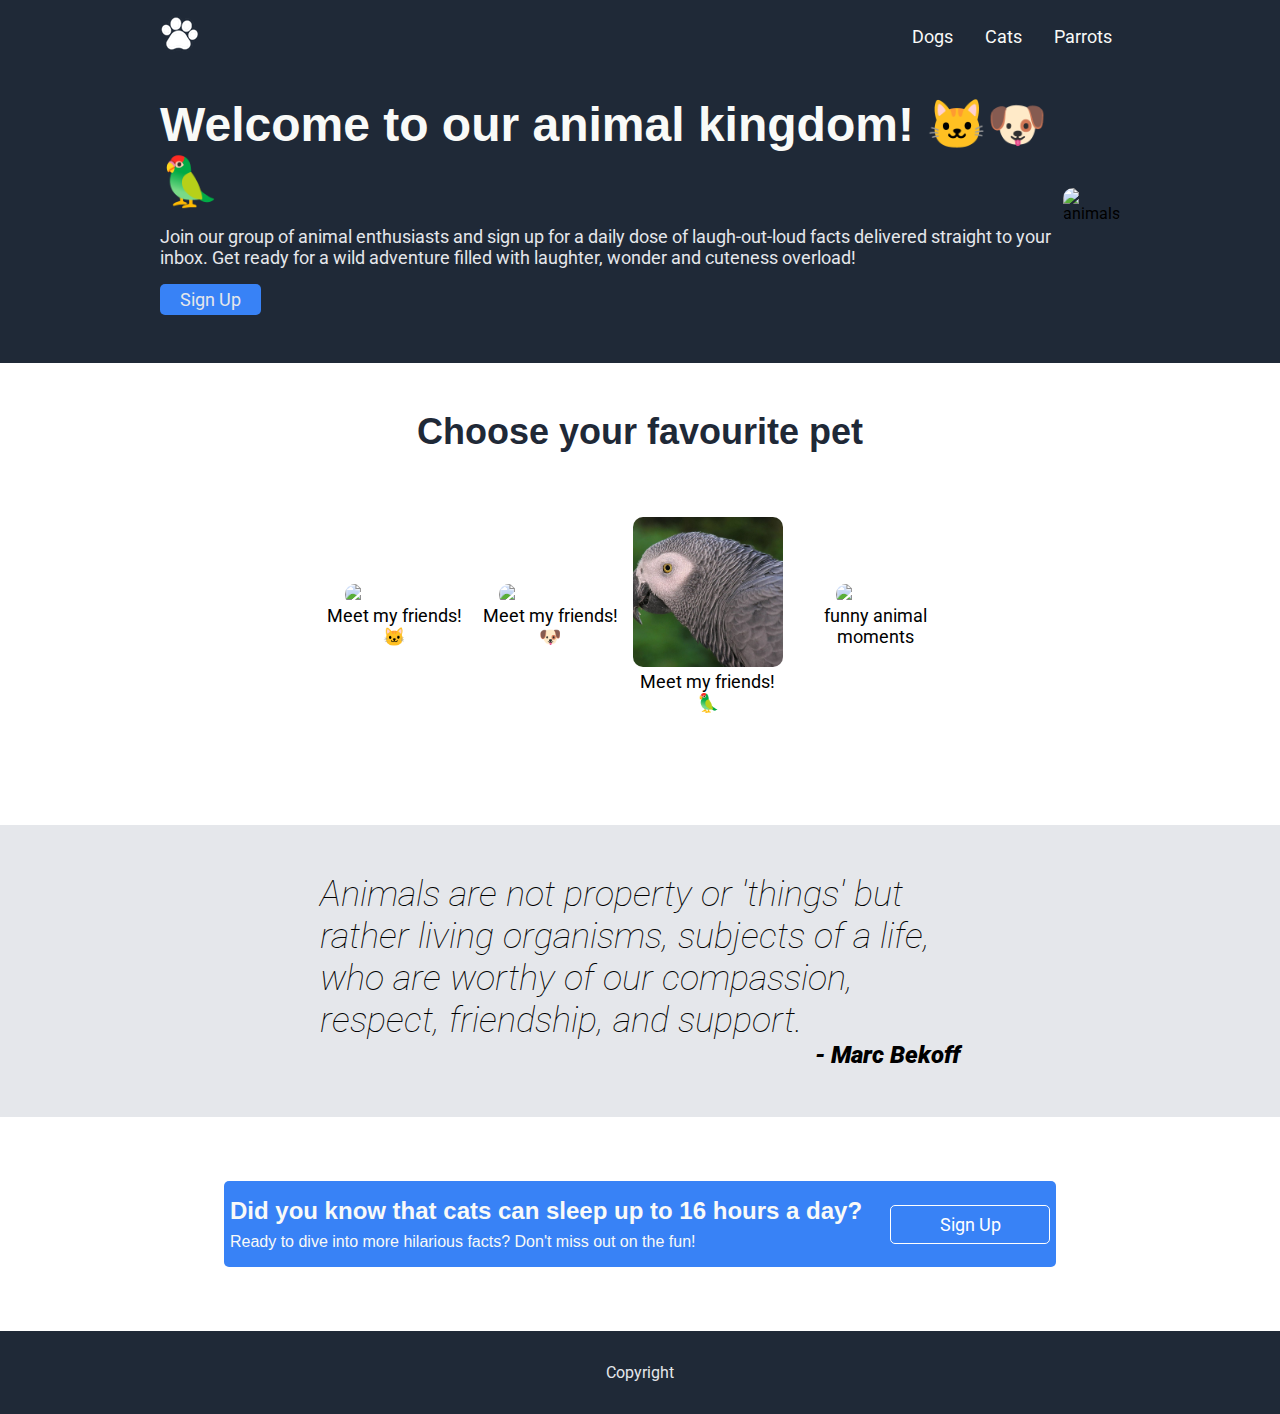
==== index.html @ 4376f808 "Merge branch 'main' into alinananu" ====
<!DOCTYPE html>
<html lang="en">

<head>
    <meta charset="UTF-8">
    <meta name="viewport" content="width=device-width, initial-scale=1.0">
    <title>Pets - Funny Facts</title>
    <link rel="stylesheet" href="./style.css">
    <link href="https://fonts.googleapis.com/css2?family=Roboto:ital,wght@0,100;0,400;0,700;0,900;1,100&display=swap" rel="stylesheet">
</head>
<body>
    <header class="home-header">
        <nav>
            <div class="logo">
                <img 
                src="./images/logo.png" alt=""
                >
            </div>
            <ul class="menu">
                <li><a href="./pages/dogs.html">Dogs</a></li>
                <li><a href="./pages/cats.html">Cats</a></li>
                <li><a href="./pages/parrots.html">Parrots</a></li>
            </ul>
        </nav>
    </header>
        <section class="hero">
                <div class="title-content">
                    <h1 class = "home-title">Welcome to our animal kingdom! 🐱🐶🦜</h1>
                    <p>
                        Join our group of animal enthusiasts and sign up for a daily dose of laugh-out-loud facts delivered straight to your inbox. Get ready for a wild adventure filled with laughter,  wonder and cuteness overload!
                    </p>
                    <a href="./pages/signup.html"><button>Sign Up</button></a>
                </div>
            <div class="image-background"> <img src="https://tinyurl.com/mtcazehz" alt="animals">
            </div>
        </section>
    <section class="info-container">
        <div class="wrap">
            <h2 class="information">Choose your favourite pet</h2>
            <div class="box-container">
                <div class="box">
                    <div class="image">
                    <a href="./pages/cats.html"><img src="https://tinyurl.com/56aves24" alt="Cat image"></a>
                    </div>
                    <p>Meet my friends! 🐱</p> 
                </div>
                <div class="box">
                    <div class="image">
                        <a href="./pages/dogs.html"><img src="./images/dogs/Megi.JPEG" alt="Dog image"></a>
                    </div>
                    <p>Meet my friends! 🐶</p>
                </div>
                <div class="box">
                    <div class="image">
                        <a href="./pages/parrots.html"><img src="./images/parrots/grey-parrot.jpg" alt="Dog image"></a>
                    </div>
                    <p>Meet my friends! 🦜</p>
                </div>
                <div class="box">
                    <div class="image">
                        <a href="https://www.youtube.com/watch?v=mJgd0FC3zDE" target="_blank"><img src="https://tinyurl.com/mtcazehz" alt="animals"></a>
                    </div>
                    <p>funny animal moments</p>
                </div>
            </div>
        </section>
        <section class="quote-container"> 
            <blockquote>
                Animals are not property or 'things' but rather living organisms, subjects of a life, who are worthy of our compassion, respect, friendship, and support. 
           
            </blockquote>
       
        <p class="author"><cite >- Marc Bekoff </cite></p>
    </section>
    <section class="sign-up">
        <div class="wrap-sign-up">
            <div>
                <span>Did you know that cats can sleep up to 16 hours a day?</span>
                <p>Ready to dive into more hilarious facts? Don't miss out on the fun!</p>
            </div>
            <div class="sign-up-button">
                <button><a href="./pages/signup.html">Sign Up</a></button>
            </div>
        </div>
    </section>
    <footer>
        <div class="footer-wrap">Copyright</div>
    </footer>
</body>
</html>
---- style.css ----
:root {
    --hero-main-text: 48px;
    --hero-secondary-text: 18px;
    --information-header-text: 36px;
    --header-logo-text: 24px;

    --dark-background-color: #1F2937;
    --hero-main-color: #F9FAF8;
    --hero-secondary-color: #E5E7EB;
    --button-color: #3882F6;
    --information-header-color: #1F2937;
}

* {
    font-family: 'Roboto', sans-serif;
    box-sizing: border-box;
    margin: 0;
    padding: 0;
 
}

/* home page style */

.home-header {
    padding: 1rem 10rem;
    background-color: var(--dark-background-color);
    position: fixed;
    top: 0;
    width: 100%;
    z-index: 100;
}

nav {
    display: flex;
    justify-content: center;
    align-items: center;
    font-family: 'Roboto',Arial, Helvetica, sans-serif;
}

a {
    text-decoration: none;
    color: white;
}

a:hover {
    color: var(--button-color);
}

.home-title {
    margin-bottom: 1rem;
    color: var(--hero-main-color);
    font-family: 'Roboto-Bold', sans-serif;
    font-size: var(--hero-main-text);
}

.logo {
    height: 40px;
    width: 40px;
}

.menu {
    list-style: none;
    margin-left: auto;
    display: flex;
    gap: 1rem;
    color: var(--hero-secondary-color);
    font-size: var(--hero-secondary-text);
}
.menu a {
    color: var(--hero-main-color);
    text-decoration: transparent;
    padding: 0.5rem;
    transition: background-color 0.5s;
}

.menu a:hover {
    color: var(--dark-background-color);
    background-color: var(--button-color);
    padding: 0.5rem
}

.hero {
    margin-top: 3rem;
    display: flex;
    justify-content: space-between;
    align-items:center;
    padding-inline: 10rem;
    padding-block: 3rem;
    background-color: var(--dark-background-color);
}

.title-content p {
    margin-top: 0,5rem;
    color: var(--hero-secondary-color);
    font-family: 'Roboto', sans-serif;
    font-size: var(--hero-secondary-text);
}
.image-background img{
    object-fit: cover;
    width: 400px;
    height: 300px;
}

.image-background img {
    width: 30rem;
    object-fit: cover;
    border-radius: 10px;
}

.title-content button {
    margin-top: 1rem;
    padding: 5px 20px;
    background-color: var(--button-color);
    border: none;
    border-radius: 5px;
    color: var(--hero-secondary-color);
    font-size: var(--hero-secondary-text);
}

.info-container {
    display: flex;
    align-items: center;
    justify-content: center;
    flex-direction: column;
    margin-block: 3rem;
    padding-inline: 20rem
    
}

.information {
    text-align: center;
    font-family: 'Roboto-Extra-Bold', sans-serif;
    font-size: var(--information-header-text);
    color: var(--dark-background-color);
}

.box-container {
    display: flex;
    gap: 0.5rem;
    align-items: center;  
    margin-top: 4rem;
}

.box {
    display: flex;
    flex-direction: column;
    align-items: center;
    justify-content: center;
    text-align: center;
    font-family: 'Roboto', sans-serif;
    font-size: var(--hero-secondary-text);
}
.box img {
    width: 150px;
    height: 150px;
    border-radius: 10px;
    object-fit: cover;
}

.quote-container {
    font-style: italic;
    font-size: var(--information-header-text);
    font-family: 'Roboto', sans-serif;
    font-weight:100;
    padding: 3rem 20rem;
    background-color: var(--hero-secondary-color);
    margin-top: 7rem;
}

.author {
    text-align:end;
    font-family: 'Roboto-Bold', sans-serif;
    font-weight: 900;
    font-size: var(--header-logo-text);
}

.sign-up {
    margin-block: 4rem;
    display: flex;
    justify-content: center;
    align-items: center;
}

.wrap-sign-up {
    display: flex;
    align-items: center;
    justify-content: space-around;
    padding: 1rem 0;
    width: 65%;
    border-radius: 5px;
    background-color: var(--button-color);
    color: var(--hero-main-color);
    font-family: 'Roboto', sans-serif;
}

.wrap-sign-up span {
    font-family: 'Roboto Bold', sans-serif;
    font-weight: 700;
    font-size: var(--header-logo-text);
}

.wrap-sign-up p {
    margin-top: .5rem;
    font-family: 'Roboto Thin', sans-serif;
    font-weight: 300;
}

.sign-up-button button{
    padding: .5rem 2rem;
    width: 10rem;
    margin-left: 1rem;
    font-size: var(--hero-secondary-text);
    text-decoration: none;
    background-color: transparent;
    border: 1px solid white;
    border-radius: 5px;
    color: var(--hero-secondary-color);
}

.footer-wrap {
    background-color: var(--dark-background-color);
    color: var(--hero-secondary-color);
    text-align: center;
    padding: 2rem;
    font-family: 'Roboto',Arial, Helvetica, sans-serif;
  }

/* cat style  */
 .cat-body {
    font-family: 'Roboto',Arial, Helvetica, sans-serif;
 }
.cat-banner {
    margin-block-end: 2rem;
  }
  
  .cat-banner > img {
      width: 100%;
      height: 400px;
      object-fit :cover;
  }
  .cat-banner > h2 {
      text-align: center;
      padding-block: 1rem;
      font-size: var(--hero-main-text);
      font-weight: 900;
  }
  .cat-banner > p {
      padding-inline: 10rem;
  }
  .cat-card {
      background-color: var(--hero-secondary-color);
      padding-block: 1rem;
  }
  
  .card-container {
      display: flex;
  }
  
  .cat-card > h2 {
      text-align: center;
      color: var(--dark-background-color);
      margin-block-end: 1rem;
      font-size: var(--information-header-text);
  }
  
  .card-list {
      list-style: none;
      display: flex;
      flex-wrap: wrap;
      padding-inline: 10rem;
      justify-content: space-evenly;
      row-gap: 1rem;
  
  }
  
  .card-list li {
      width: 200px;
      height: fit-content;
  }
  
  .card-list img {
      height: 150px;
      width: 100%;
      border-color: var(--hero-main-color);
      border-style: solid;
      border-width: 2px;
      border-radius: 4px;
      object-fit: cover;
  }
  
  .card-title {  
     background-color: var(--hero-main-color);
     text-align: center;
     padding-block: 0.5rem;
     border-color: var(--dark-background-color);
     border-style: solid; 
     border-width: 2px;
     border-radius: 4px;
  }
  
  .btn-wrapper {
     display: flex;
     justify-content: center;
     background-color: var(--hero-secondary-color);
  }
  
  .top-button {
      width: 200px;
      cursor: pointer;
      padding: 1rem;
      margin-block: 1rem;
      background-color: var(--button-color);
      border-radius: 4px;
      border: unset;
      color: var(--hero-main-color);
      font-size: var(--hero-secondary-text);
      font-weight: 500;
      box-shadow: 1px 1px 2px rgba(0, 0, 0, 0.197);
      transition: background-color 0.5s;
  }
  
  .top-button:hover{
      background-color: var(--dark-background-color);
      color: var(--hero-secondary-color)
  
  }

  /* dog style */
.big-photo {
    margin-block-end: 2rem;
}

.big-photo img {
    width: 100%;
    height: 400px;
    object-fit: cover;
}
.dog-info-container {
    display: flex;
    align-items: center;
    justify-content: center;
    flex-direction: column;
   
}
.dog-info-container h1 {
    margin-bottom: 3%;
    color: var(--dark-background-color);
    text-align: center;
    font-family: 'Roboto-Bold', sans-serif;
    font-size: var(--information-header-text);
}
.dog-info-container p {
    margin: 0 2%;
}
.breeds-container {
    padding-block: 1rem;
    margin-block: 3rem;
}

.breeds-container  h3{
    text-align: center;
    color: var(--dark-background-color);
    margin-block-end: 3rem;
    font-size: var(--information-header-text);
}

.breeds-title {
    text-align: center;
    padding-block: 1rem;
}

/* parrot style  */

.parrot-banner {
    margin-block-end: 2rem;
}

.parrot-banner img {
    width: 100%;
    height: 400px;
    object-fit: cover;
}

.parrot-banner h2 {
    text-align: center;
    padding-block: 1rem;
    font-size: var(--hero-main-text);
    font-weight: 900;
}

.parrot-banner p {
    padding-inline: 10rem;
}

.parrot-card {
    padding-block: 1rem;
    margin-block: 3rem;
}

.parrot-card h3 {
    text-align: center;
    color: var(--dark-background-color);
    margin-block-end: 3rem;
    font-size: var(--information-header-text);
}

.parrot-title {
    text-align: center;
    padding-block: 1rem;
    
}

/* login */
.login-main {
    height: 100vh;
    display: flex;
    align-items: center;
    justify-content: center;

}
.login-container {
    max-width: 300px;
    margin: 0 auto;
    padding: 20px;
    border: 1px solid #ccc;
    border-radius: 5px;
    background-color: #fff;
    box-shadow: 0 0 10px rgba(0, 0, 0, 0.1);
    font-family: "Roboto", Arial, Helvetica, sans-serif;
}

.login-title {
  text-align: center;
}

.form-group {
  margin-bottom: 2rem;
}

.form-group label {
  display: block;
  margin-bottom: 5px;
}

.form-group input {
  width: 100%;
  padding: 10px;
  border: 1px solid #ccc;
  border-radius: 3px;
}

.form-group button {
  width: 100%;
  padding: 10px;
  background-color: var(--button-color);
  color: #fff;
  border: none;
  border-radius: 3px;
  cursor: pointer;
}

.form-group button:hover {
  background-color: var(--dark-background-color);
}

/* signup style */
  .signup-main {
    height: 100vh;
    display: flex;
    align-items: center;
    justify-content: center;

}
.signup-container {
    width:50%;
    margin: 0 auto;
    padding: 20px;
    border: 1px solid #ccc;
    border-radius: 5px;
    background-color: #fff;
    box-shadow: 0 0 10px rgba(0, 0, 0, 0.1);
    font-family: "Roboto", Arial, Helvetica, sans-serif;
}

.signup-title {
  text-align: center;
}

.signup-form-group {
  margin-bottom: 2rem;
}

.signup-form-group label {
  display: block;
  margin-bottom: 5px;
}

.signup-form-group input {
  width: 100%;
  padding: 10px;
  border: 1px solid #ccc;
  border-radius: 3px;
}

.signup-form-group button {
  width: 100%;
  padding: 10px;
  background-color: var(--button-color);
  color: #fff;
  border: none;
  border-radius: 3px;
  cursor: pointer;
}

.signup-form-group button:hover {
  background-color: var(--dark-background-color);
}

  
  @media screen and (max-width: 400px) {
      .cat-banner > h2 {
        font-size: var(--information-header-text);
      }
      .cat-card > h2 {
          font-size: 22px;
      }
      .card-list {
          padding-inline: 1rem;
      }
      .cat-banner > p {
          padding-inline: 1rem;
      }
      .card-list li {
          width: 100%;
          height: fit-content;
      }
      .card-list img {
          height: 200px;
      }

      /* home-style */

      .home-header {
        padding-inline: 1rem;
      }
      .hero {
        padding-inline: 1rem;
        display: flex;
        flex-direction: column;
      }
      
      .info-container {
        padding-inline: 1rem;
      }
      .image-background {
        margin-top: 1rem;
      }

      .image-background img{
          width: 100%
      }

      .box-container {
        flex-direction: column;
        padding-inline: 1rem;

      }
      .quote-container {
        padding-inline: 1rem
      }
      .sign-up {
        padding-inline: 1rem;
      }
      .wrap-sign-up {
        padding: 1rem;
        flex-direction: column;
        width: 100%;
      }
      .sign-up-button button{
        margin-top: 1rem;
      }
       /* dog-style */
       .animal-container{
        flex-direction: column;
       
      }

      .dog-info-container {
        padding-inline: 1rem;
        justify-content: center;
      }

      /* parrot-style */
      .parrot-banner p {
        padding-inline: 1rem

      }
    }
    
    @media screen and (max-width: 900px) {
      .card-list {
          padding-inline: 1rem;
      }
      .cat-banner > p {
          padding-inline: 1rem;
      }

      /* home-style */
      .home-header {
        padding-inline:1rem
      }
      .hero {
        padding-inline: 1rem
      }
      .quote-container {
        padding-inline: 1rem
      }

      /* dog-style */
      .animal-container{
       flex-direction: column;
       
      }

      .dog-info-container {
        padding-inline: 1rem
      }
      .big-photo {
        padding-inline: 0;
        object-fit: unset;
        height: unset;
      }
      /* parrot-style */
      .parrot-banner p {
        padding-inline: 1rem

      }
    }
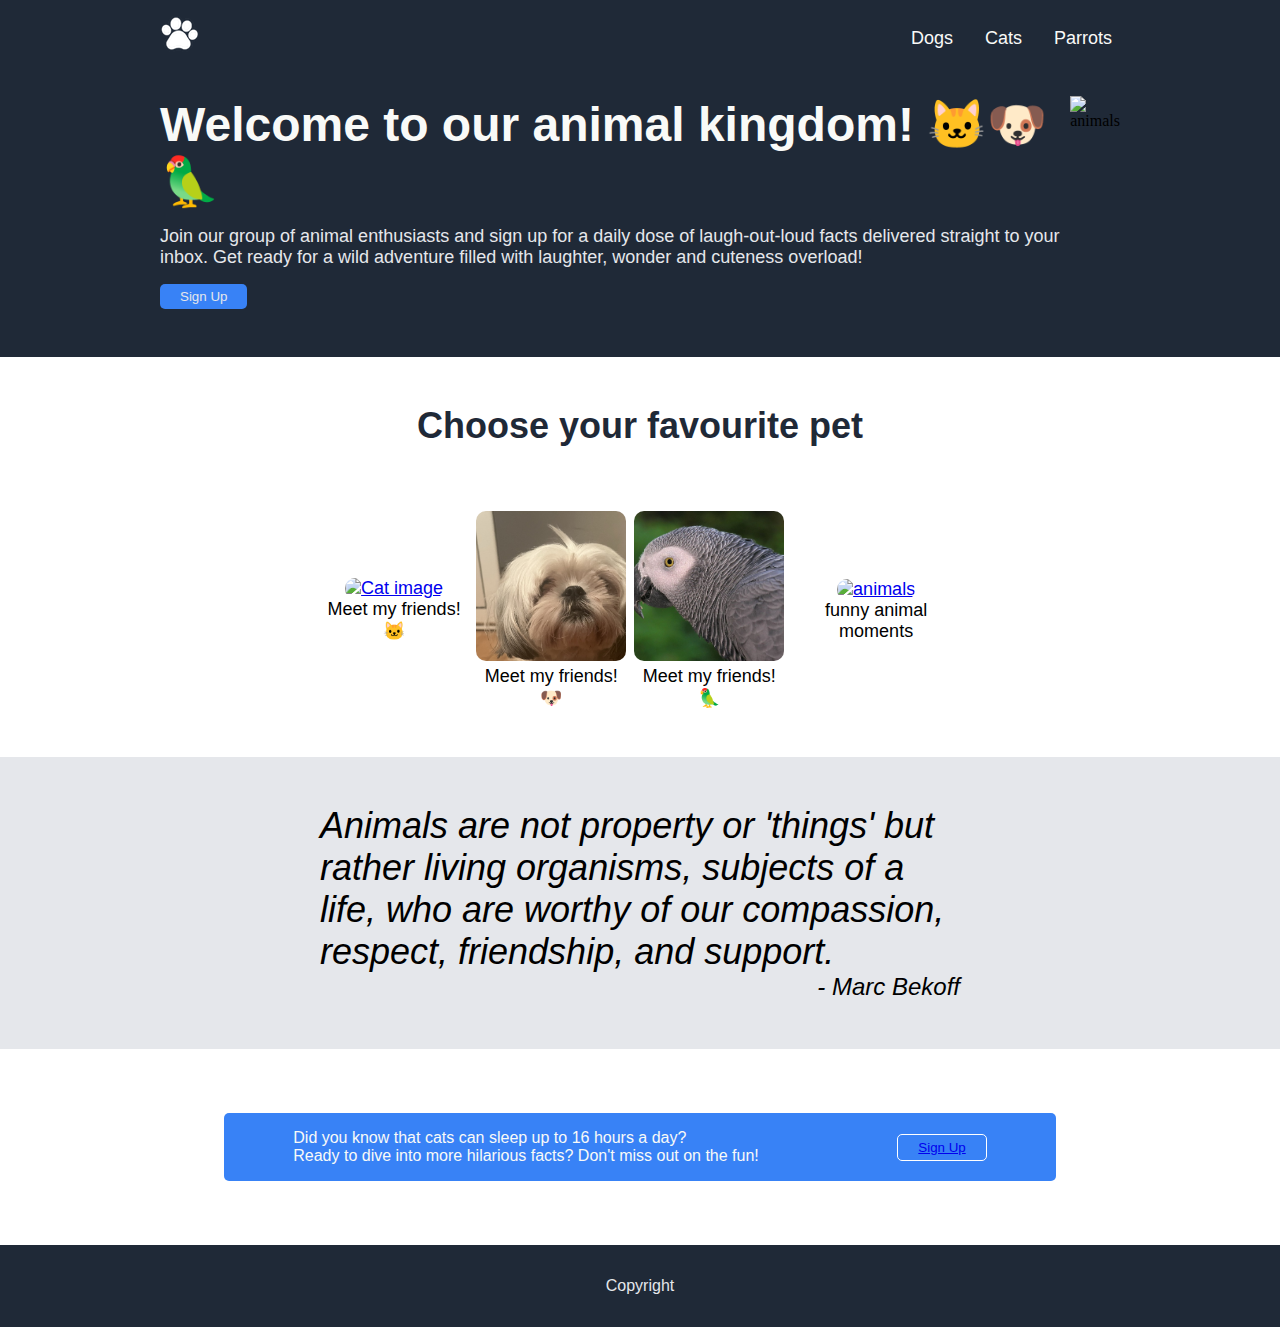
==== commit 32408143: "Merge branch 'main' into atef" ====
--- a/index.html
+++ b/index.html
@@ -1,12 +1,10 @@
 <!DOCTYPE html>
 <html lang="en">
-
 <head>
     <meta charset="UTF-8">
     <meta name="viewport" content="width=device-width, initial-scale=1.0">
-    <title>Pets - Funny Facts</title>
-    <link rel="stylesheet" href="./style.css">
-    <link href="https://fonts.googleapis.com/css2?family=Roboto:ital,wght@0,100;0,400;0,700;0,900;1,100&display=swap" rel="stylesheet">
+    <title>Document</title>
+    <link rel="stylesheet" href="style.css">
 </head>
 <body>
     <header class="home-header">
@@ -27,7 +25,8 @@
                 <div class="title-content">
                     <h1 class = "home-title">Welcome to our animal kingdom! 🐱🐶🦜</h1>
                     <p>
-                        Join our group of animal enthusiasts and sign up for a daily dose of laugh-out-loud facts delivered straight to your inbox. Get ready for a wild adventure filled with laughter,  wonder and cuteness overload!
+                        Join our group of animal enthusiasts and sign up for a daily dose of laugh-out-loud facts delivered straight to your inbox.
+                        Get ready for a wild adventure filled with laughter,  wonder and cuteness overload!
                     </p>
                     <a href="./pages/signup.html"><button>Sign Up</button></a>
                 </div>
@@ -63,11 +62,12 @@
                     <p>funny animal moments</p>
                 </div>
             </div>
-        </section>
-        <section class="quote-container"> 
+        </div>
+    </section>
+    <section class="quote-container"> 
             <blockquote>
-                Animals are not property or 'things' but rather living organisms, subjects of a life, who are worthy of our compassion, respect, friendship, and support. 
-           
+                Animals are not property or 'things' but rather living organisms, subjects of a life, 
+                who are worthy of our compassion, respect, friendship, and support. 
             </blockquote>
        
         <p class="author"><cite >- Marc Bekoff </cite></p>
--- a/style.css
+++ b/style.css
@@ -9,10 +9,10 @@
     --hero-secondary-color: #E5E7EB;
     --button-color: #3882F6;
     --information-header-color: #1F2937;
+
 }
 
 * {
-    font-family: 'Roboto', sans-serif;
     box-sizing: border-box;
     margin: 0;
     padding: 0;
@@ -29,35 +29,25 @@
     width: 100%;
     z-index: 100;
 }
-
 nav {
     display: flex;
     justify-content: center;
     align-items: center;
     font-family: 'Roboto',Arial, Helvetica, sans-serif;
 }
-
-a {
-    text-decoration: none;
-    color: white;
-}
-
-a:hover {
-    color: var(--button-color);
-}
-
 .home-title {
     margin-bottom: 1rem;
     color: var(--hero-main-color);
     font-family: 'Roboto-Bold', sans-serif;
     font-size: var(--hero-main-text);
 }
-
+.wrap-sign-up > span {
+    font-family: 'Roboto-Bold';
+}
 .logo {
-    height: 40px;
-    width: 40px;
-}
-
+    color: var(--hero-main-color);
+    font-size: var(--header-logo-text);
+}
 .menu {
     list-style: none;
     margin-left: auto;
@@ -83,7 +73,6 @@
     margin-top: 3rem;
     display: flex;
     justify-content: space-between;
-    align-items:center;
     padding-inline: 10rem;
     padding-block: 3rem;
     background-color: var(--dark-background-color);
@@ -100,13 +89,6 @@
     width: 400px;
     height: 300px;
 }
-
-.image-background img {
-    width: 30rem;
-    object-fit: cover;
-    border-radius: 10px;
-}
-
 .title-content button {
     margin-top: 1rem;
     padding: 5px 20px;
@@ -114,9 +96,7 @@
     border: none;
     border-radius: 5px;
     color: var(--hero-secondary-color);
-    font-size: var(--hero-secondary-text);
-}
-
+}
 .info-container {
     display: flex;
     align-items: center;
@@ -133,14 +113,12 @@
     font-size: var(--information-header-text);
     color: var(--dark-background-color);
 }
-
 .box-container {
     display: flex;
     gap: 0.5rem;
     align-items: center;  
     margin-top: 4rem;
 }
-
 .box {
     display: flex;
     flex-direction: column;
@@ -164,13 +142,11 @@
     font-weight:100;
     padding: 3rem 20rem;
     background-color: var(--hero-secondary-color);
-    margin-top: 7rem;
 }
 
 .author {
     text-align:end;
     font-family: 'Roboto-Bold', sans-serif;
-    font-weight: 900;
     font-size: var(--header-logo-text);
 }
 
@@ -180,7 +156,6 @@
     justify-content: center;
     align-items: center;
 }
-
 .wrap-sign-up {
     display: flex;
     align-items: center;
@@ -192,31 +167,14 @@
     color: var(--hero-main-color);
     font-family: 'Roboto', sans-serif;
 }
-
-.wrap-sign-up span {
-    font-family: 'Roboto Bold', sans-serif;
-    font-weight: 700;
-    font-size: var(--header-logo-text);
-}
-
-.wrap-sign-up p {
-    margin-top: .5rem;
-    font-family: 'Roboto Thin', sans-serif;
-    font-weight: 300;
-}
-
 .sign-up-button button{
-    padding: .5rem 2rem;
-    width: 10rem;
-    margin-left: 1rem;
-    font-size: var(--hero-secondary-text);
+    padding: 5px 20px;
     text-decoration: none;
     background-color: transparent;
     border: 1px solid white;
     border-radius: 5px;
     color: var(--hero-secondary-color);
 }
-
 .footer-wrap {
     background-color: var(--dark-background-color);
     color: var(--hero-secondary-color);
@@ -247,6 +205,8 @@
   .cat-banner > p {
       padding-inline: 10rem;
   }
+  
+  
   .cat-card {
       background-color: var(--hero-secondary-color);
       padding-block: 1rem;
@@ -258,7 +218,7 @@
   
   .cat-card > h2 {
       text-align: center;
-      color: var(--dark-background-color);
+      color: var(--hero-secondary-color);
       margin-block-end: 1rem;
       font-size: var(--information-header-text);
   }
@@ -517,6 +477,7 @@
 }
 
   
+  
   @media screen and (max-width: 400px) {
       .cat-banner > h2 {
         font-size: var(--information-header-text);
@@ -563,7 +524,6 @@
       .box-container {
         flex-direction: column;
         padding-inline: 1rem;
-
       }
       .quote-container {
         padding-inline: 1rem
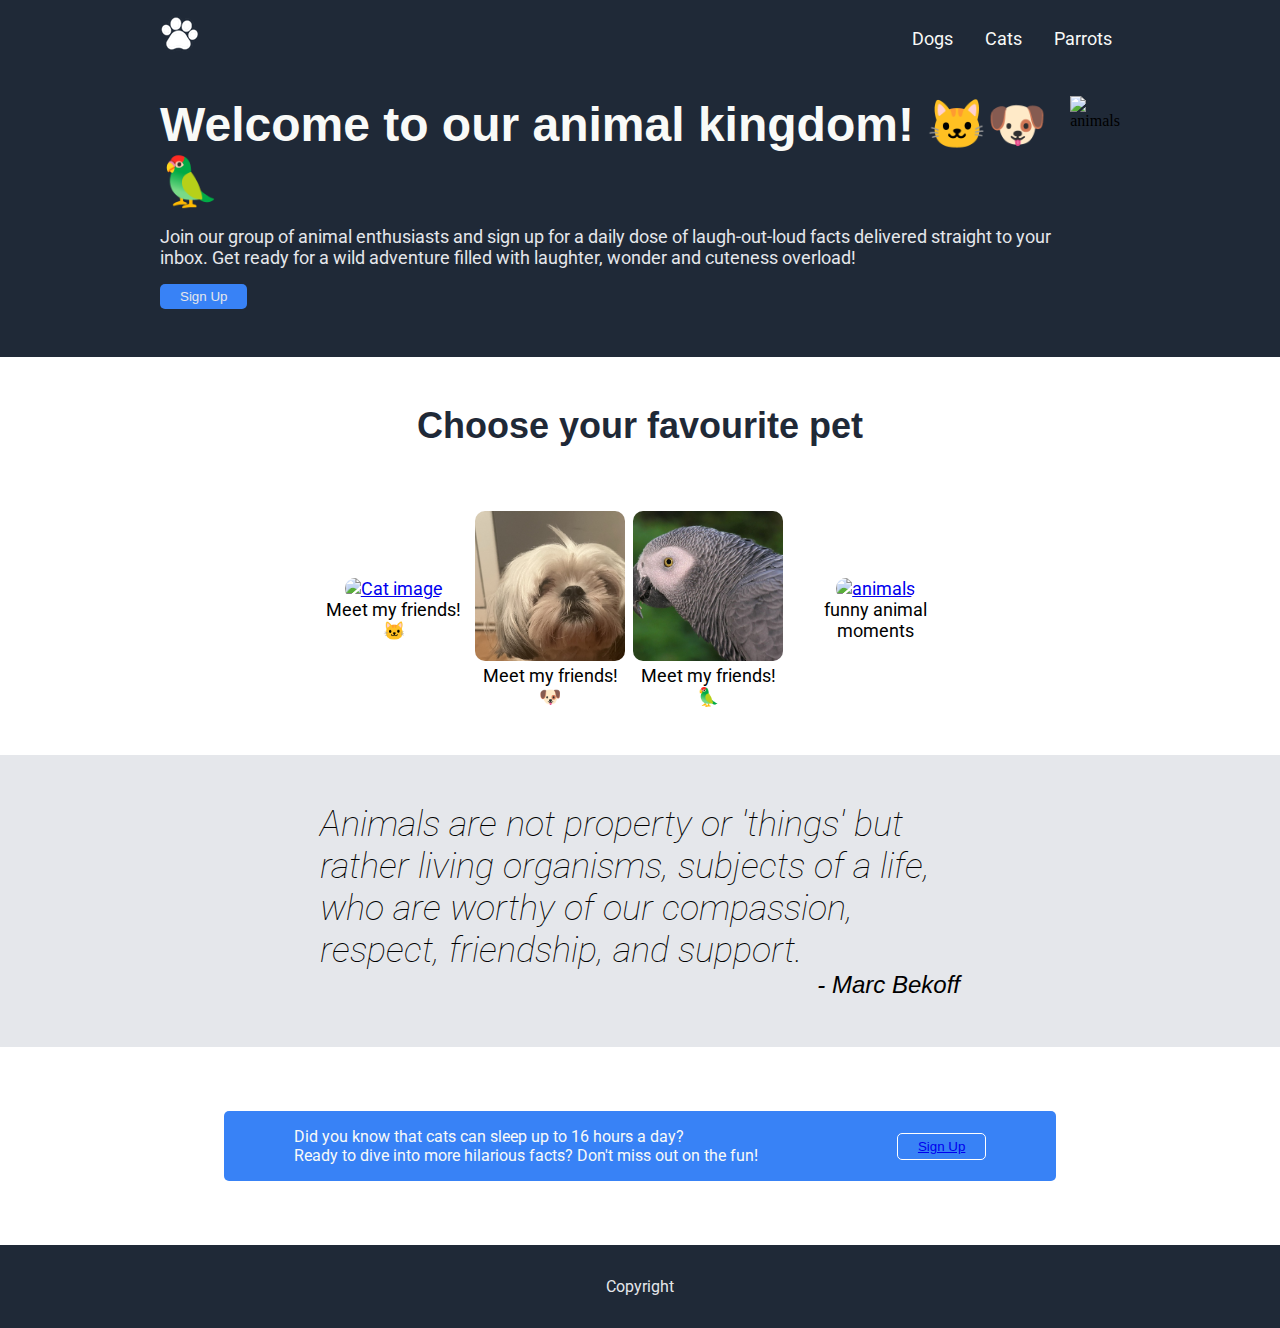
==== commit 2b3eb87a: "Merge branch 'main' into alinananu" ====
--- a/index.html
+++ b/index.html
@@ -3,8 +3,9 @@
 <head>
     <meta charset="UTF-8">
     <meta name="viewport" content="width=device-width, initial-scale=1.0">
-    <title>Document</title>
-    <link rel="stylesheet" href="style.css">
+    <title>Pets - Funny Facts</title>
+    <link rel="stylesheet" href="./style.css">
+    <link href="https://fonts.googleapis.com/css2?family=Roboto:ital,wght@0,100;0,400;0,700;0,900;1,100&display=swap" rel="stylesheet">
 </head>
 <body>
     <header class="home-header">
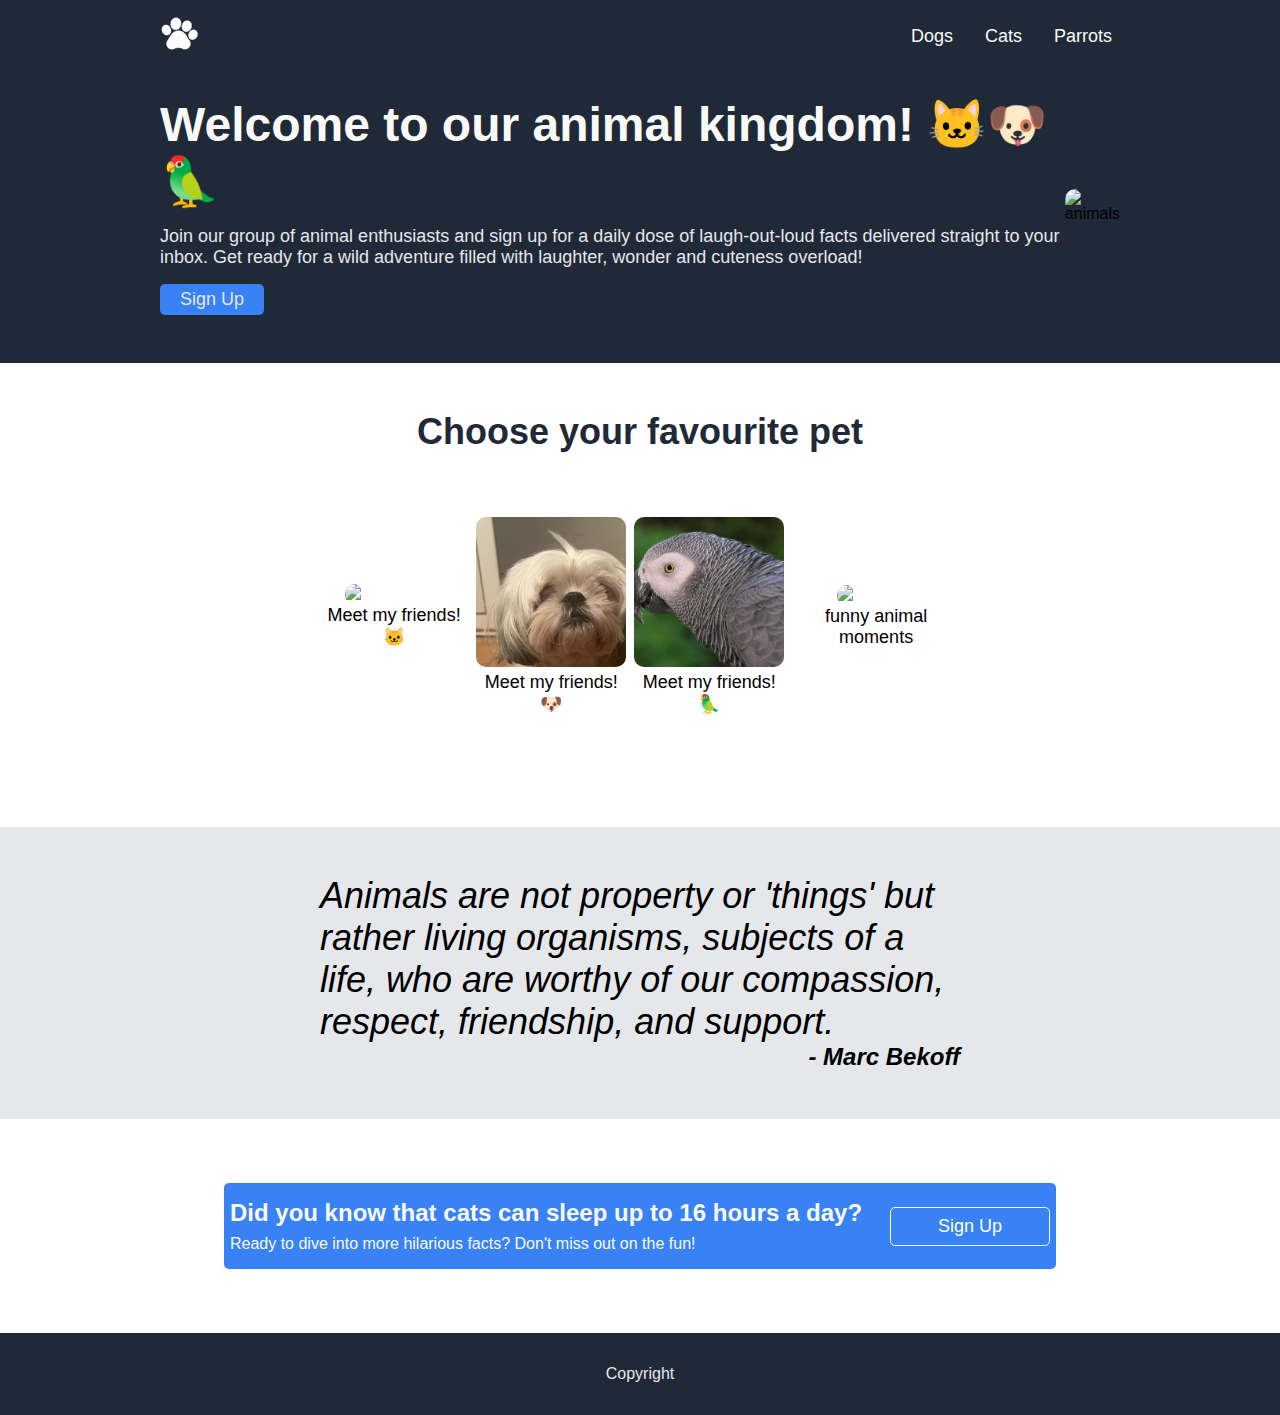
==== commit c8b9e495: "Update index.html" ====
--- a/index.html
+++ b/index.html
@@ -3,18 +3,17 @@
 <head>
     <meta charset="UTF-8">
     <meta name="viewport" content="width=device-width, initial-scale=1.0">
-    <title>Pets - Funny Facts</title>
-    <link rel="stylesheet" href="./style.css">
-    <link href="https://fonts.googleapis.com/css2?family=Roboto:ital,wght@0,100;0,400;0,700;0,900;1,100&display=swap" rel="stylesheet">
+    <title>Document</title>
+    <link rel="stylesheet" href="style.css">
 </head>
 <body>
     <header class="home-header">
         <nav>
-            <div class="logo">
+            <figure class="logo">
                 <img 
                 src="./images/logo.png" alt=""
                 >
-            </div>
+            </figure>
             <ul class="menu">
                 <li><a href="./pages/dogs.html">Dogs</a></li>
                 <li><a href="./pages/cats.html">Cats</a></li>
@@ -31,36 +30,36 @@
                     </p>
                     <a href="./pages/signup.html"><button>Sign Up</button></a>
                 </div>
-            <div class="image-background"> <img src="https://tinyurl.com/mtcazehz" alt="animals">
-            </div>
+            <figure class="image-background"> <img src="https://tinyurl.com/mtcazehz" alt="animals"></figure>
         </section>
     <section class="info-container">
         <div class="wrap">
             <h2 class="information">Choose your favourite pet</h2>
             <div class="box-container">
                 <div class="box">
-                    <div class="image">
+                    <figure class="image">
                     <a href="./pages/cats.html"><img src="https://tinyurl.com/56aves24" alt="Cat image"></a>
-                    </div>
+                    </figure>
                     <p>Meet my friends! 🐱</p> 
                 </div>
                 <div class="box">
-                    <div class="image">
+                    <figure class="image">
                         <a href="./pages/dogs.html"><img src="./images/dogs/Megi.JPEG" alt="Dog image"></a>
-                    </div>
-                    <p>Meet my friends! 🐶</p>
+                    
+                    <figcaption>Meet my friends! 🐶</figcaption>
+                    </figure>
                 </div>
                 <div class="box">
-                    <div class="image">
+                    <figure class="image">
                         <a href="./pages/parrots.html"><img src="./images/parrots/grey-parrot.jpg" alt="Dog image"></a>
-                    </div>
-                    <p>Meet my friends! 🦜</p>
+                    <figcaption>Meet my friends! 🦜</figcaption>
+                    </figure>
                 </div>
                 <div class="box">
-                    <div class="image">
+                    <figure class="image">
                         <a href="https://www.youtube.com/watch?v=mJgd0FC3zDE" target="_blank"><img src="https://tinyurl.com/mtcazehz" alt="animals"></a>
-                    </div>
-                    <p>funny animal moments</p>
+                    <figcaption>funny animal moments</figcaption>
+                    </figure>
                 </div>
             </div>
         </div>
--- a/style.css
+++ b/style.css
@@ -9,10 +9,10 @@
     --hero-secondary-color: #E5E7EB;
     --button-color: #3882F6;
     --information-header-color: #1F2937;
-
 }
 
 * {
+    font-family: 'Roboto', sans-serif;
     box-sizing: border-box;
     margin: 0;
     padding: 0;
@@ -29,25 +29,35 @@
     width: 100%;
     z-index: 100;
 }
+
 nav {
     display: flex;
     justify-content: center;
     align-items: center;
     font-family: 'Roboto',Arial, Helvetica, sans-serif;
 }
+
+a {
+    text-decoration: none;
+    color: white;
+}
+
+a:hover {
+    color: var(--button-color);
+}
+
 .home-title {
     margin-bottom: 1rem;
     color: var(--hero-main-color);
     font-family: 'Roboto-Bold', sans-serif;
     font-size: var(--hero-main-text);
 }
-.wrap-sign-up > span {
-    font-family: 'Roboto-Bold';
-}
+
 .logo {
-    color: var(--hero-main-color);
-    font-size: var(--header-logo-text);
-}
+    height: 40px;
+    width: 40px;
+}
+
 .menu {
     list-style: none;
     margin-left: auto;
@@ -73,6 +83,7 @@
     margin-top: 3rem;
     display: flex;
     justify-content: space-between;
+    align-items:center;
     padding-inline: 10rem;
     padding-block: 3rem;
     background-color: var(--dark-background-color);
@@ -89,6 +100,13 @@
     width: 400px;
     height: 300px;
 }
+
+.image-background img {
+    width: 30rem;
+    object-fit: cover;
+    border-radius: 10px;
+}
+
 .title-content button {
     margin-top: 1rem;
     padding: 5px 20px;
@@ -96,7 +114,9 @@
     border: none;
     border-radius: 5px;
     color: var(--hero-secondary-color);
-}
+    font-size: var(--hero-secondary-text);
+}
+
 .info-container {
     display: flex;
     align-items: center;
@@ -113,12 +133,14 @@
     font-size: var(--information-header-text);
     color: var(--dark-background-color);
 }
+
 .box-container {
     display: flex;
     gap: 0.5rem;
     align-items: center;  
     margin-top: 4rem;
 }
+
 .box {
     display: flex;
     flex-direction: column;
@@ -142,11 +164,13 @@
     font-weight:100;
     padding: 3rem 20rem;
     background-color: var(--hero-secondary-color);
+    margin-top: 7rem;
 }
 
 .author {
     text-align:end;
     font-family: 'Roboto-Bold', sans-serif;
+    font-weight: 900;
     font-size: var(--header-logo-text);
 }
 
@@ -156,6 +180,7 @@
     justify-content: center;
     align-items: center;
 }
+
 .wrap-sign-up {
     display: flex;
     align-items: center;
@@ -167,14 +192,31 @@
     color: var(--hero-main-color);
     font-family: 'Roboto', sans-serif;
 }
+
+.wrap-sign-up span {
+    font-family: 'Roboto Bold', sans-serif;
+    font-weight: 700;
+    font-size: var(--header-logo-text);
+}
+
+.wrap-sign-up p {
+    margin-top: .5rem;
+    font-family: 'Roboto Thin', sans-serif;
+    font-weight: 300;
+}
+
 .sign-up-button button{
-    padding: 5px 20px;
+    padding: .5rem 2rem;
+    width: 10rem;
+    margin-left: 1rem;
+    font-size: var(--hero-secondary-text);
     text-decoration: none;
     background-color: transparent;
     border: 1px solid white;
     border-radius: 5px;
     color: var(--hero-secondary-color);
 }
+
 .footer-wrap {
     background-color: var(--dark-background-color);
     color: var(--hero-secondary-color);
@@ -205,8 +247,6 @@
   .cat-banner > p {
       padding-inline: 10rem;
   }
-  
-  
   .cat-card {
       background-color: var(--hero-secondary-color);
       padding-block: 1rem;
@@ -218,7 +258,7 @@
   
   .cat-card > h2 {
       text-align: center;
-      color: var(--hero-secondary-color);
+      color: var(--dark-background-color);
       margin-block-end: 1rem;
       font-size: var(--information-header-text);
   }
@@ -346,10 +386,12 @@
     padding-block: 1rem;
     font-size: var(--hero-main-text);
     font-weight: 900;
+    font-family: "Roboto", Arial, Helvetica, sans-serif;
 }
 
 .parrot-banner p {
     padding-inline: 10rem;
+    font-family: "Roboto", Arial, Helvetica, sans-serif;
 }
 
 .parrot-card {
@@ -362,12 +404,13 @@
     color: var(--dark-background-color);
     margin-block-end: 3rem;
     font-size: var(--information-header-text);
+    font-family: "Roboto", Arial, Helvetica, sans-serif;
 }
 
 .parrot-title {
     text-align: center;
     padding-block: 1rem;
-    
+    font-family: "Roboto", Arial, Helvetica, sans-serif;
 }
 
 /* login */
@@ -477,7 +520,6 @@
 }
 
   
-  
   @media screen and (max-width: 400px) {
       .cat-banner > h2 {
         font-size: var(--information-header-text);
@@ -524,6 +566,7 @@
       .box-container {
         flex-direction: column;
         padding-inline: 1rem;
+
       }
       .quote-container {
         padding-inline: 1rem
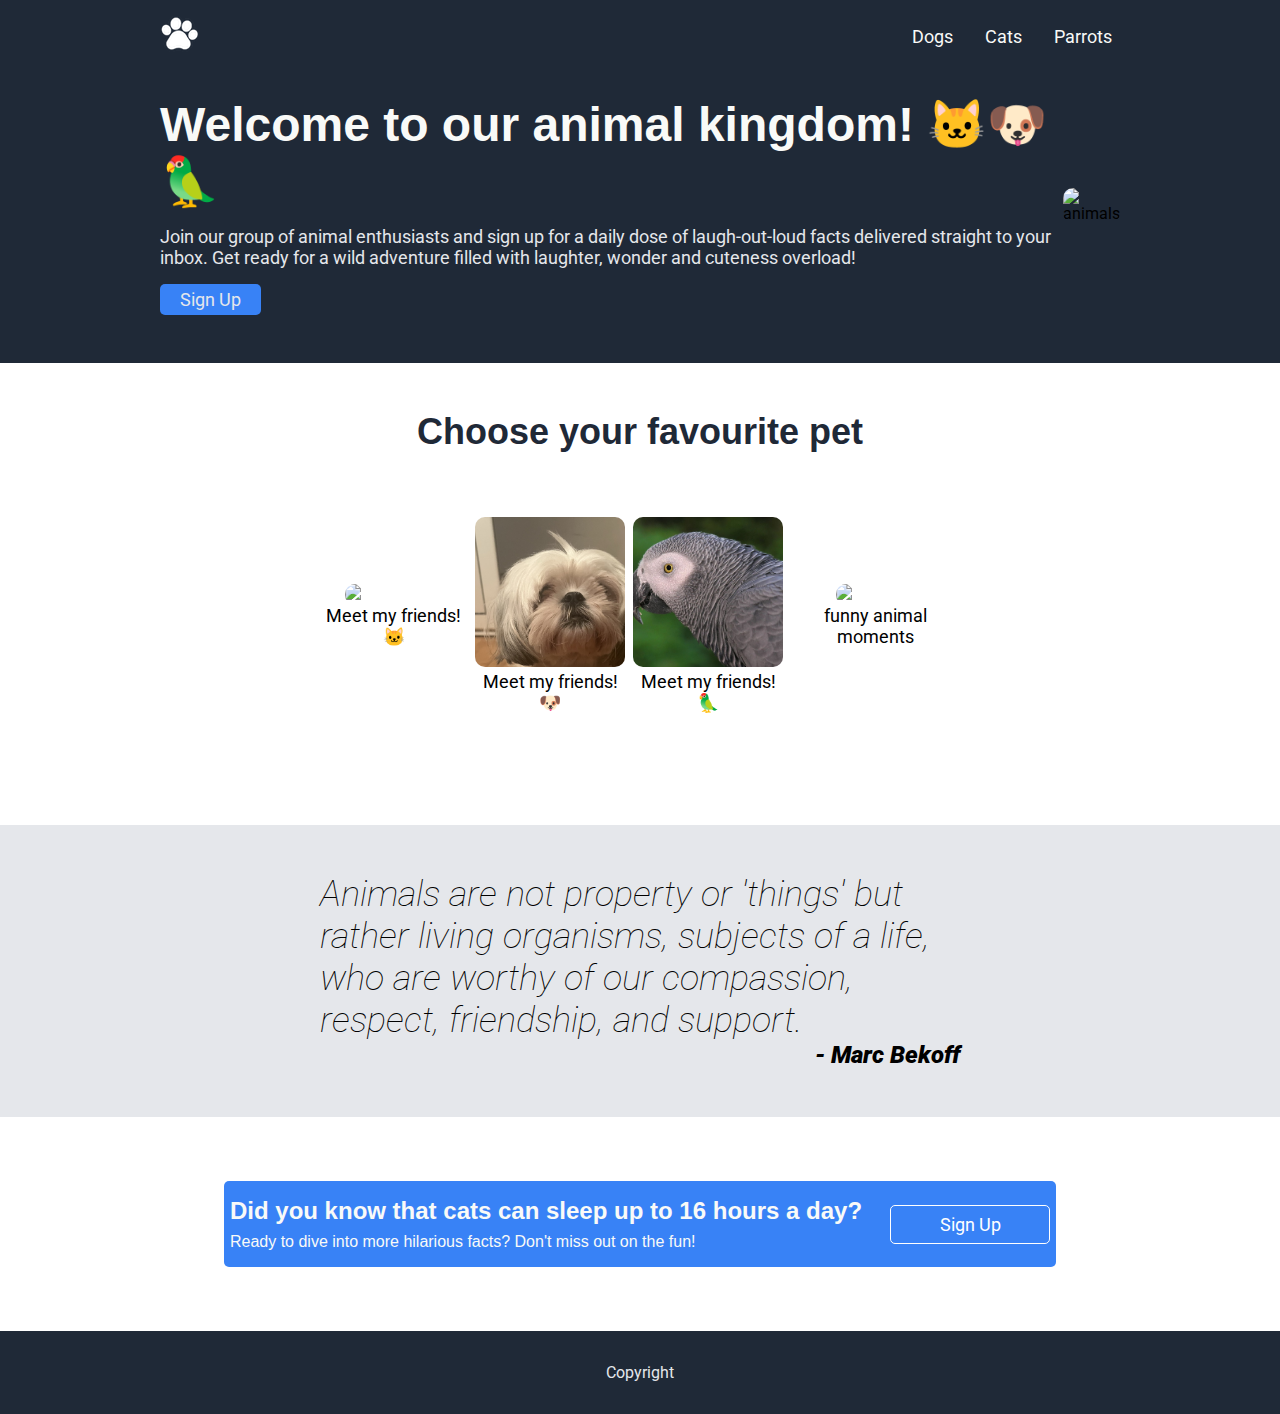
==== commit 6df99f36: "Merge pull request #3 from lemmywiks/alinananu" ====
--- a/index.html
+++ b/index.html
@@ -3,17 +3,18 @@
 <head>
     <meta charset="UTF-8">
     <meta name="viewport" content="width=device-width, initial-scale=1.0">
-    <title>Document</title>
-    <link rel="stylesheet" href="style.css">
+    <title>Pets - Funny Facts</title>
+    <link rel="stylesheet" href="./style.css">
+    <link href="https://fonts.googleapis.com/css2?family=Roboto:ital,wght@0,100;0,400;0,700;0,900;1,100&display=swap" rel="stylesheet">
 </head>
 <body>
     <header class="home-header">
         <nav>
-            <figure class="logo">
+            <div class="logo">
                 <img 
                 src="./images/logo.png" alt=""
                 >
-            </figure>
+            </div>
             <ul class="menu">
                 <li><a href="./pages/dogs.html">Dogs</a></li>
                 <li><a href="./pages/cats.html">Cats</a></li>
@@ -30,36 +31,36 @@
                     </p>
                     <a href="./pages/signup.html"><button>Sign Up</button></a>
                 </div>
-            <figure class="image-background"> <img src="https://tinyurl.com/mtcazehz" alt="animals"></figure>
+            <div class="image-background"> <img src="https://tinyurl.com/mtcazehz" alt="animals">
+            </div>
         </section>
     <section class="info-container">
         <div class="wrap">
             <h2 class="information">Choose your favourite pet</h2>
             <div class="box-container">
                 <div class="box">
-                    <figure class="image">
+                    <div class="image">
                     <a href="./pages/cats.html"><img src="https://tinyurl.com/56aves24" alt="Cat image"></a>
-                    </figure>
+                    </div>
                     <p>Meet my friends! 🐱</p> 
                 </div>
                 <div class="box">
-                    <figure class="image">
+                    <div class="image">
                         <a href="./pages/dogs.html"><img src="./images/dogs/Megi.JPEG" alt="Dog image"></a>
-                    
-                    <figcaption>Meet my friends! 🐶</figcaption>
-                    </figure>
+                    </div>
+                    <p>Meet my friends! 🐶</p>
                 </div>
                 <div class="box">
-                    <figure class="image">
+                    <div class="image">
                         <a href="./pages/parrots.html"><img src="./images/parrots/grey-parrot.jpg" alt="Dog image"></a>
-                    <figcaption>Meet my friends! 🦜</figcaption>
-                    </figure>
+                    </div>
+                    <p>Meet my friends! 🦜</p>
                 </div>
                 <div class="box">
-                    <figure class="image">
+                    <div class="image">
                         <a href="https://www.youtube.com/watch?v=mJgd0FC3zDE" target="_blank"><img src="https://tinyurl.com/mtcazehz" alt="animals"></a>
-                    <figcaption>funny animal moments</figcaption>
-                    </figure>
+                    </div>
+                    <p>funny animal moments</p>
                 </div>
             </div>
         </div>
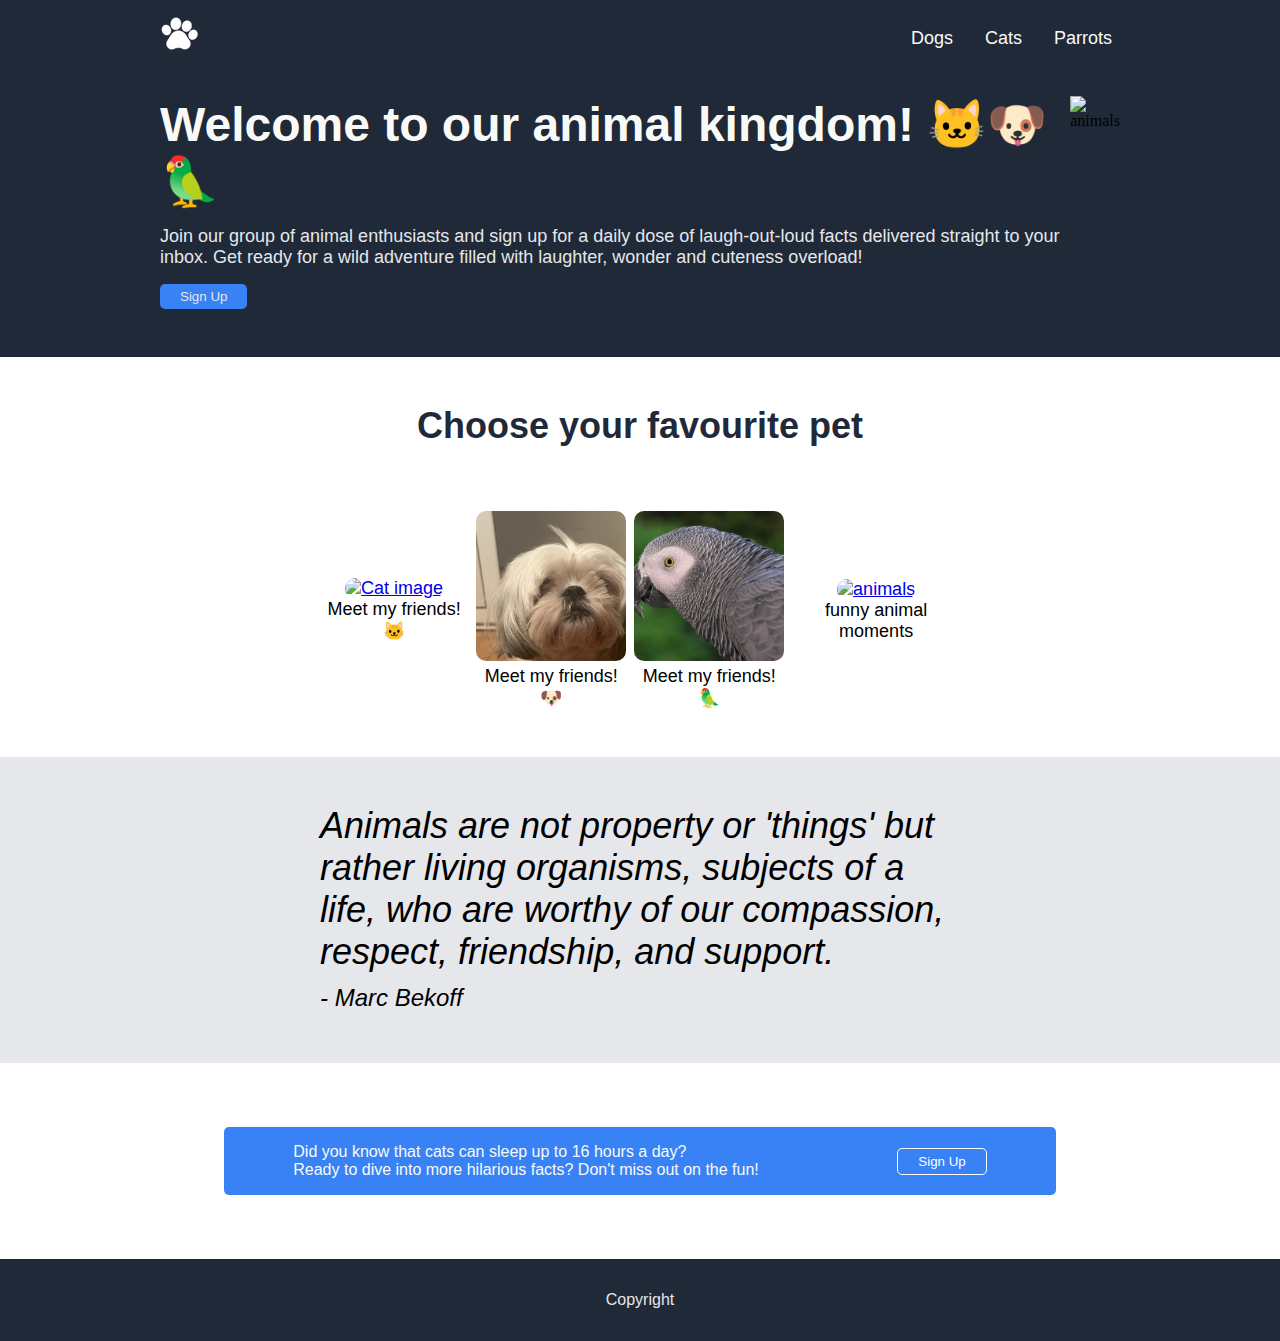
==== commit 0504940a: "update index" ====
--- a/index.html
+++ b/index.html
@@ -3,18 +3,17 @@
 <head>
     <meta charset="UTF-8">
     <meta name="viewport" content="width=device-width, initial-scale=1.0">
-    <title>Pets - Funny Facts</title>
-    <link rel="stylesheet" href="./style.css">
-    <link href="https://fonts.googleapis.com/css2?family=Roboto:ital,wght@0,100;0,400;0,700;0,900;1,100&display=swap" rel="stylesheet">
+    <title>Document</title>
+    <link rel="stylesheet" href="style.css">
 </head>
 <body>
     <header class="home-header">
         <nav>
-            <div class="logo">
+            <figure class="logo">
                 <img 
                 src="./images/logo.png" alt=""
                 >
-            </div>
+            </figure>
             <ul class="menu">
                 <li><a href="./pages/dogs.html">Dogs</a></li>
                 <li><a href="./pages/cats.html">Cats</a></li>
@@ -22,6 +21,7 @@
             </ul>
         </nav>
     </header>
+    <main>
         <section class="hero">
                 <div class="title-content">
                     <h1 class = "home-title">Welcome to our animal kingdom! 🐱🐶🦜</h1>
@@ -31,37 +31,28 @@
                     </p>
                     <a href="./pages/signup.html"><button>Sign Up</button></a>
                 </div>
-            <div class="image-background"> <img src="https://tinyurl.com/mtcazehz" alt="animals">
-            </div>
+            <figure class="image-background"> <img src="https://tinyurl.com/mtcazehz" alt="animals"></figure>
         </section>
     <section class="info-container">
         <div class="wrap">
             <h2 class="information">Choose your favourite pet</h2>
             <div class="box-container">
-                <div class="box">
-                    <div class="image">
+                <figure class="image box">
                     <a href="./pages/cats.html"><img src="https://tinyurl.com/56aves24" alt="Cat image"></a>
-                    </div>
-                    <p>Meet my friends! 🐱</p> 
-                </div>
-                <div class="box">
-                    <div class="image">
-                        <a href="./pages/dogs.html"><img src="./images/dogs/Megi.JPEG" alt="Dog image"></a>
-                    </div>
-                    <p>Meet my friends! 🐶</p>
-                </div>
-                <div class="box">
-                    <div class="image">
-                        <a href="./pages/parrots.html"><img src="./images/parrots/grey-parrot.jpg" alt="Dog image"></a>
-                    </div>
-                    <p>Meet my friends! 🦜</p>
-                </div>
-                <div class="box">
-                    <div class="image">
-                        <a href="https://www.youtube.com/watch?v=mJgd0FC3zDE" target="_blank"><img src="https://tinyurl.com/mtcazehz" alt="animals"></a>
-                    </div>
-                    <p>funny animal moments</p>
-                </div>
+                <figcaption>Meet my friends! 🐱</figcaption> 
+                </figure>
+                <figure class="image box">
+                    <a href="./pages/dogs.html"><img src="./images/dogs/Megi.JPEG" alt="Dog image"></a>
+                <figcaption>Meet my friends! 🐶</figcaption>
+                </figure>
+                <figure class="image box">
+                    <a href="./pages/parrots.html"><img src="./images/parrots/grey-parrot.jpg" alt="Dog image"></a>
+                <figcaption>Meet my friends! 🦜</figcaption>
+                </figure>
+                <figure class="image box">
+                    <a href="https://www.youtube.com/watch?v=mJgd0FC3zDE" target="_blank"><img src="https://tinyurl.com/mtcazehz" alt="animals"></a>
+                <figcaption>funny animal moments</figcaption>
+                </figure>
             </div>
         </div>
     </section>
@@ -71,21 +62,22 @@
                 who are worthy of our compassion, respect, friendship, and support. 
             </blockquote>
        
-        <p class="author"><cite >- Marc Bekoff </cite></p>
+        <cite class="author" >- Marc Bekoff </cite>
     </section>
     <section class="sign-up">
-        <div class="wrap-sign-up">
-            <div>
+        <ul class="wrap-sign-up">
+            <li>
                 <span>Did you know that cats can sleep up to 16 hours a day?</span>
                 <p>Ready to dive into more hilarious facts? Don't miss out on the fun!</p>
-            </div>
-            <div class="sign-up-button">
+            </li>
+            <li class="sign-up-button">
                 <button><a href="./pages/signup.html">Sign Up</a></button>
-            </div>
-        </div>
+            </li>
+        </ul>
     </section>
+    </main>
     <footer>
-        <div class="footer-wrap">Copyright</div>
+        <p class="footer-wrap">Copyright</p>
     </footer>
 </body>
 </html>
--- a/style.css
+++ b/style.css
@@ -9,10 +9,10 @@
     --hero-secondary-color: #E5E7EB;
     --button-color: #3882F6;
     --information-header-color: #1F2937;
+
 }
 
 * {
-    font-family: 'Roboto', sans-serif;
     box-sizing: border-box;
     margin: 0;
     padding: 0;
@@ -29,35 +29,32 @@
     width: 100%;
     z-index: 100;
 }
-
 nav {
     display: flex;
     justify-content: center;
     align-items: center;
     font-family: 'Roboto',Arial, Helvetica, sans-serif;
 }
-
-a {
-    text-decoration: none;
-    color: white;
-}
-
-a:hover {
-    color: var(--button-color);
-}
-
 .home-title {
     margin-bottom: 1rem;
     color: var(--hero-main-color);
     font-family: 'Roboto-Bold', sans-serif;
     font-size: var(--hero-main-text);
 }
-
+.wrap-sign-up {
+  list-style: none;
+}
+.wrap-sign-up a {
+  text-decoration: none;
+  color: white
+}
+.wrap-sign-up > span {
+    font-family: 'Roboto-Bold';
+}
 .logo {
-    height: 40px;
-    width: 40px;
-}
-
+    color: var(--hero-main-color);
+    font-size: var(--header-logo-text);
+}
 .menu {
     list-style: none;
     margin-left: auto;
@@ -83,7 +80,6 @@
     margin-top: 3rem;
     display: flex;
     justify-content: space-between;
-    align-items:center;
     padding-inline: 10rem;
     padding-block: 3rem;
     background-color: var(--dark-background-color);
@@ -100,13 +96,6 @@
     width: 400px;
     height: 300px;
 }
-
-.image-background img {
-    width: 30rem;
-    object-fit: cover;
-    border-radius: 10px;
-}
-
 .title-content button {
     margin-top: 1rem;
     padding: 5px 20px;
@@ -114,9 +103,7 @@
     border: none;
     border-radius: 5px;
     color: var(--hero-secondary-color);
-    font-size: var(--hero-secondary-text);
-}
-
+}
 .info-container {
     display: flex;
     align-items: center;
@@ -133,14 +120,12 @@
     font-size: var(--information-header-text);
     color: var(--dark-background-color);
 }
-
 .box-container {
     display: flex;
     gap: 0.5rem;
     align-items: center;  
     margin-top: 4rem;
 }
-
 .box {
     display: flex;
     flex-direction: column;
@@ -164,13 +149,11 @@
     font-weight:100;
     padding: 3rem 20rem;
     background-color: var(--hero-secondary-color);
-    margin-top: 7rem;
 }
 
 .author {
     text-align:end;
     font-family: 'Roboto-Bold', sans-serif;
-    font-weight: 900;
     font-size: var(--header-logo-text);
 }
 
@@ -180,7 +163,6 @@
     justify-content: center;
     align-items: center;
 }
-
 .wrap-sign-up {
     display: flex;
     align-items: center;
@@ -192,31 +174,14 @@
     color: var(--hero-main-color);
     font-family: 'Roboto', sans-serif;
 }
-
-.wrap-sign-up span {
-    font-family: 'Roboto Bold', sans-serif;
-    font-weight: 700;
-    font-size: var(--header-logo-text);
-}
-
-.wrap-sign-up p {
-    margin-top: .5rem;
-    font-family: 'Roboto Thin', sans-serif;
-    font-weight: 300;
-}
-
 .sign-up-button button{
-    padding: .5rem 2rem;
-    width: 10rem;
-    margin-left: 1rem;
-    font-size: var(--hero-secondary-text);
+    padding: 5px 20px;
     text-decoration: none;
     background-color: transparent;
     border: 1px solid white;
     border-radius: 5px;
     color: var(--hero-secondary-color);
 }
-
 .footer-wrap {
     background-color: var(--dark-background-color);
     color: var(--hero-secondary-color);
@@ -247,6 +212,8 @@
   .cat-banner > p {
       padding-inline: 10rem;
   }
+  
+  
   .cat-card {
       background-color: var(--hero-secondary-color);
       padding-block: 1rem;
@@ -258,7 +225,7 @@
   
   .cat-card > h2 {
       text-align: center;
-      color: var(--dark-background-color);
+      color: var(--hero-secondary-color);
       margin-block-end: 1rem;
       font-size: var(--information-header-text);
   }
@@ -386,12 +353,10 @@
     padding-block: 1rem;
     font-size: var(--hero-main-text);
     font-weight: 900;
-    font-family: "Roboto", Arial, Helvetica, sans-serif;
 }
 
 .parrot-banner p {
     padding-inline: 10rem;
-    font-family: "Roboto", Arial, Helvetica, sans-serif;
 }
 
 .parrot-card {
@@ -404,13 +369,12 @@
     color: var(--dark-background-color);
     margin-block-end: 3rem;
     font-size: var(--information-header-text);
-    font-family: "Roboto", Arial, Helvetica, sans-serif;
 }
 
 .parrot-title {
     text-align: center;
     padding-block: 1rem;
-    font-family: "Roboto", Arial, Helvetica, sans-serif;
+    
 }
 
 /* login */
@@ -520,6 +484,7 @@
 }
 
   
+  
   @media screen and (max-width: 400px) {
       .cat-banner > h2 {
         font-size: var(--information-header-text);
@@ -566,7 +531,6 @@
       .box-container {
         flex-direction: column;
         padding-inline: 1rem;
-
       }
       .quote-container {
         padding-inline: 1rem
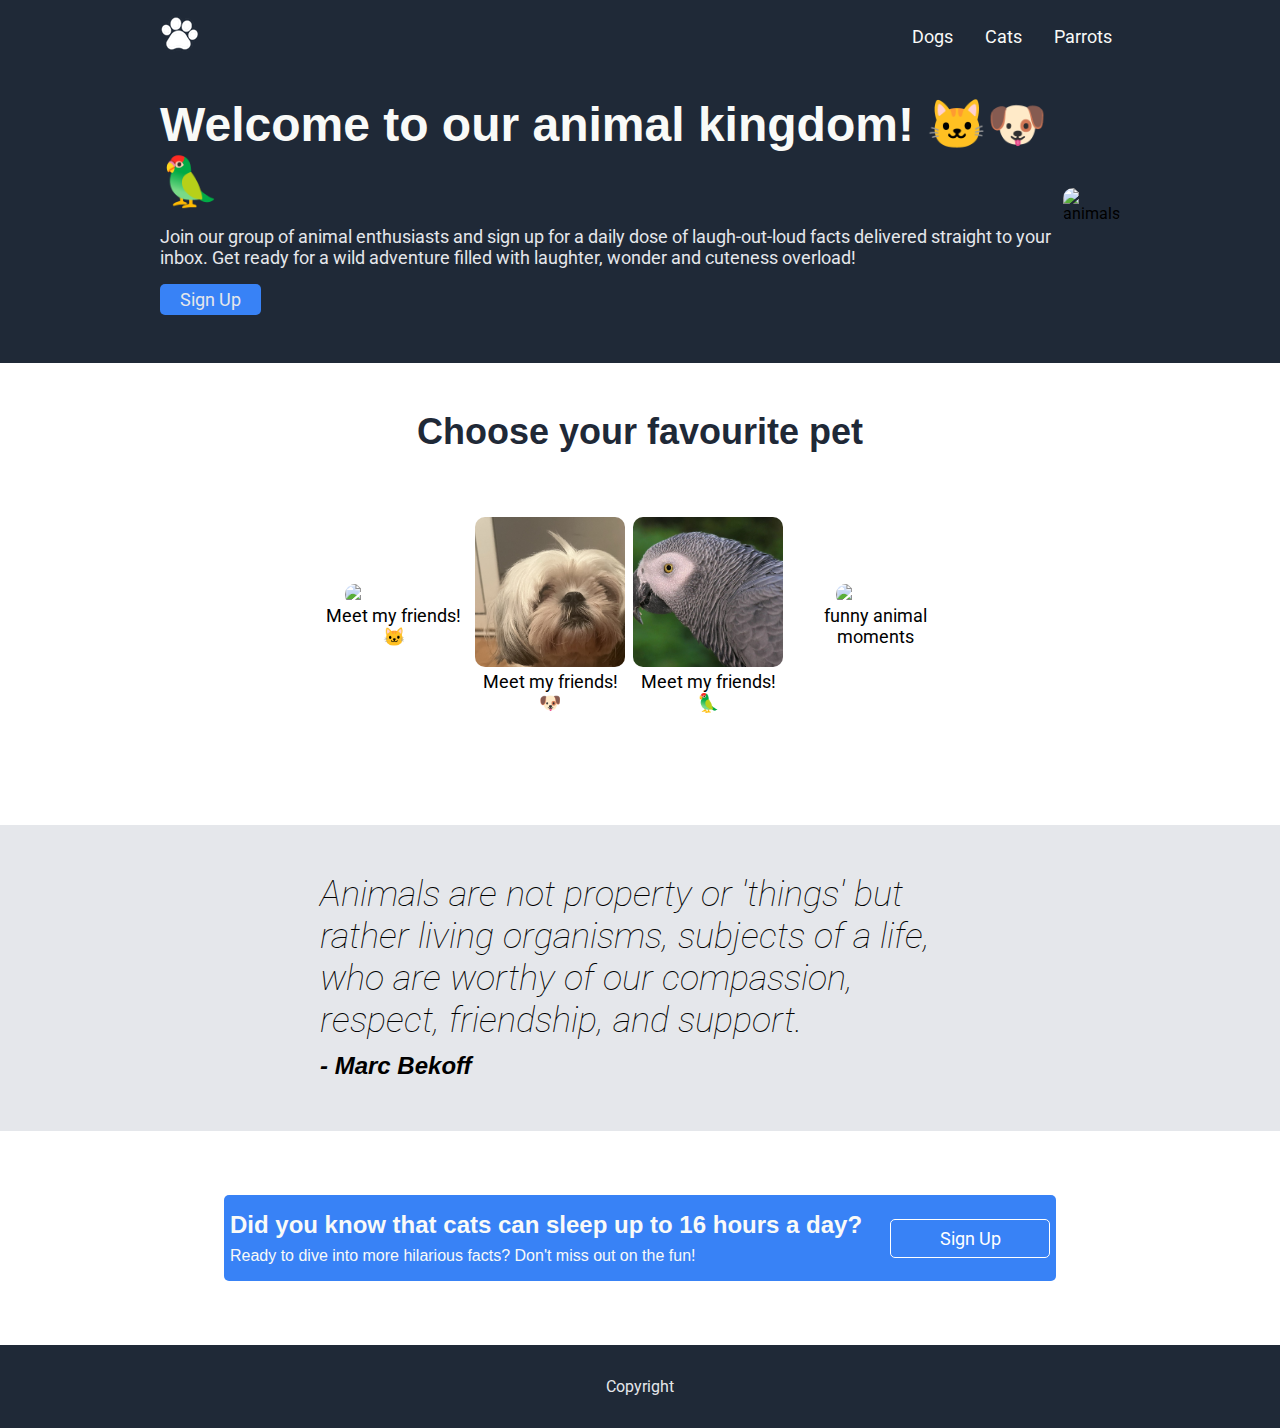
==== commit 5c361e2d: "Merge branch 'main' into atef" ====
--- a/index.html
+++ b/index.html
@@ -3,8 +3,9 @@
 <head>
     <meta charset="UTF-8">
     <meta name="viewport" content="width=device-width, initial-scale=1.0">
-    <title>Document</title>
-    <link rel="stylesheet" href="style.css">
+    <title>Pets - Funny Facts</title>
+    <link rel="stylesheet" href="./style.css">
+    <link href="https://fonts.googleapis.com/css2?family=Roboto:ital,wght@0,100;0,400;0,700;0,900;1,100&display=swap" rel="stylesheet">
 </head>
 <body>
     <header class="home-header">
--- a/style.css
+++ b/style.css
@@ -9,10 +9,10 @@
     --hero-secondary-color: #E5E7EB;
     --button-color: #3882F6;
     --information-header-color: #1F2937;
-
 }
 
 * {
+    font-family: 'Roboto', sans-serif;
     box-sizing: border-box;
     margin: 0;
     padding: 0;
@@ -29,18 +29,30 @@
     width: 100%;
     z-index: 100;
 }
+
 nav {
     display: flex;
     justify-content: center;
     align-items: center;
     font-family: 'Roboto',Arial, Helvetica, sans-serif;
 }
+
+a {
+    text-decoration: none;
+    color: white;
+}
+
+a:hover {
+    color: var(--button-color);
+}
+
 .home-title {
     margin-bottom: 1rem;
     color: var(--hero-main-color);
     font-family: 'Roboto-Bold', sans-serif;
     font-size: var(--hero-main-text);
 }
+
 .wrap-sign-up {
   list-style: none;
 }
@@ -52,9 +64,10 @@
     font-family: 'Roboto-Bold';
 }
 .logo {
-    color: var(--hero-main-color);
-    font-size: var(--header-logo-text);
-}
+    height: 40px;
+    width: 40px;
+}
+
 .menu {
     list-style: none;
     margin-left: auto;
@@ -80,6 +93,7 @@
     margin-top: 3rem;
     display: flex;
     justify-content: space-between;
+    align-items:center;
     padding-inline: 10rem;
     padding-block: 3rem;
     background-color: var(--dark-background-color);
@@ -96,6 +110,13 @@
     width: 400px;
     height: 300px;
 }
+
+.image-background img {
+    width: 30rem;
+    object-fit: cover;
+    border-radius: 10px;
+}
+
 .title-content button {
     margin-top: 1rem;
     padding: 5px 20px;
@@ -103,7 +124,9 @@
     border: none;
     border-radius: 5px;
     color: var(--hero-secondary-color);
-}
+    font-size: var(--hero-secondary-text);
+}
+
 .info-container {
     display: flex;
     align-items: center;
@@ -120,12 +143,14 @@
     font-size: var(--information-header-text);
     color: var(--dark-background-color);
 }
+
 .box-container {
     display: flex;
     gap: 0.5rem;
     align-items: center;  
     margin-top: 4rem;
 }
+
 .box {
     display: flex;
     flex-direction: column;
@@ -149,11 +174,13 @@
     font-weight:100;
     padding: 3rem 20rem;
     background-color: var(--hero-secondary-color);
+    margin-top: 7rem;
 }
 
 .author {
     text-align:end;
     font-family: 'Roboto-Bold', sans-serif;
+    font-weight: 900;
     font-size: var(--header-logo-text);
 }
 
@@ -163,6 +190,7 @@
     justify-content: center;
     align-items: center;
 }
+
 .wrap-sign-up {
     display: flex;
     align-items: center;
@@ -174,14 +202,31 @@
     color: var(--hero-main-color);
     font-family: 'Roboto', sans-serif;
 }
+
+.wrap-sign-up span {
+    font-family: 'Roboto Bold', sans-serif;
+    font-weight: 700;
+    font-size: var(--header-logo-text);
+}
+
+.wrap-sign-up p {
+    margin-top: .5rem;
+    font-family: 'Roboto Thin', sans-serif;
+    font-weight: 300;
+}
+
 .sign-up-button button{
-    padding: 5px 20px;
+    padding: .5rem 2rem;
+    width: 10rem;
+    margin-left: 1rem;
+    font-size: var(--hero-secondary-text);
     text-decoration: none;
     background-color: transparent;
     border: 1px solid white;
     border-radius: 5px;
     color: var(--hero-secondary-color);
 }
+
 .footer-wrap {
     background-color: var(--dark-background-color);
     color: var(--hero-secondary-color);
@@ -212,8 +257,6 @@
   .cat-banner > p {
       padding-inline: 10rem;
   }
-  
-  
   .cat-card {
       background-color: var(--hero-secondary-color);
       padding-block: 1rem;
@@ -225,7 +268,7 @@
   
   .cat-card > h2 {
       text-align: center;
-      color: var(--hero-secondary-color);
+      color: var(--dark-background-color);
       margin-block-end: 1rem;
       font-size: var(--information-header-text);
   }
@@ -353,10 +396,12 @@
     padding-block: 1rem;
     font-size: var(--hero-main-text);
     font-weight: 900;
+    font-family: "Roboto", Arial, Helvetica, sans-serif;
 }
 
 .parrot-banner p {
     padding-inline: 10rem;
+    font-family: "Roboto", Arial, Helvetica, sans-serif;
 }
 
 .parrot-card {
@@ -369,12 +414,13 @@
     color: var(--dark-background-color);
     margin-block-end: 3rem;
     font-size: var(--information-header-text);
+    font-family: "Roboto", Arial, Helvetica, sans-serif;
 }
 
 .parrot-title {
     text-align: center;
     padding-block: 1rem;
-    
+    font-family: "Roboto", Arial, Helvetica, sans-serif;
 }
 
 /* login */
@@ -484,7 +530,6 @@
 }
 
   
-  
   @media screen and (max-width: 400px) {
       .cat-banner > h2 {
         font-size: var(--information-header-text);
@@ -531,6 +576,7 @@
       .box-container {
         flex-direction: column;
         padding-inline: 1rem;
+
       }
       .quote-container {
         padding-inline: 1rem
